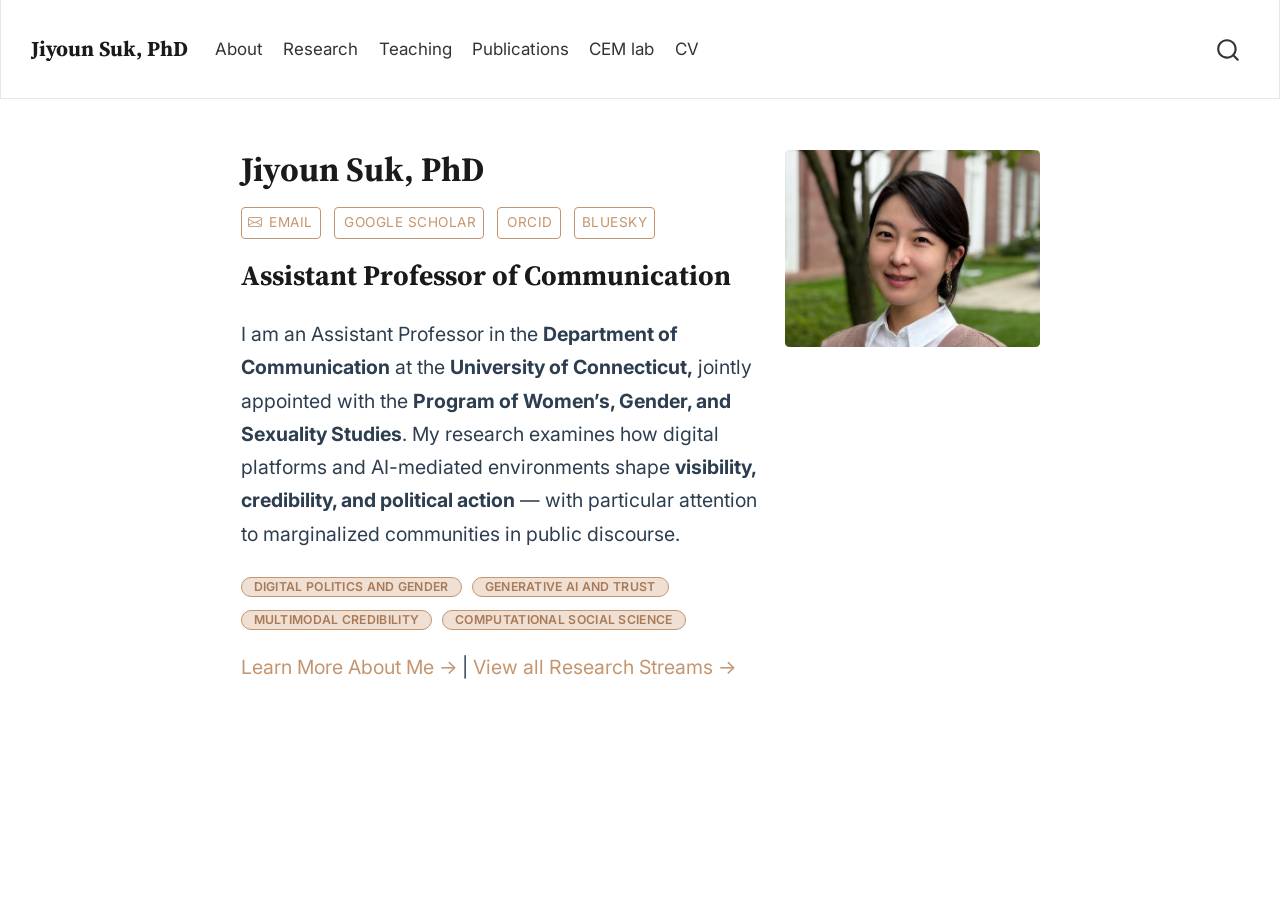
==== index.html @ 5fc56745 "Built site for gh-pages" ====
<!DOCTYPE html>
<html xmlns="http://www.w3.org/1999/xhtml" lang="en" xml:lang="en"><head>

<meta charset="utf-8">
<meta name="generator" content="quarto-1.6.42">

<meta name="viewport" content="width=device-width, initial-scale=1.0, user-scalable=yes">


<title>Jiyoun Suk, PhD</title>
<style>
code{white-space: pre-wrap;}
span.smallcaps{font-variant: small-caps;}
div.columns{display: flex; gap: min(4vw, 1.5em);}
div.column{flex: auto; overflow-x: auto;}
div.hanging-indent{margin-left: 1.5em; text-indent: -1.5em;}
ul.task-list{list-style: none;}
ul.task-list li input[type="checkbox"] {
  width: 0.8em;
  margin: 0 0.8em 0.2em -1em; /* quarto-specific, see https://github.com/quarto-dev/quarto-cli/issues/4556 */ 
  vertical-align: middle;
}
</style>


<script src="site_libs/quarto-nav/quarto-nav.js"></script>
<script src="site_libs/quarto-nav/headroom.min.js"></script>
<script src="site_libs/clipboard/clipboard.min.js"></script>
<script src="site_libs/quarto-search/autocomplete.umd.js"></script>
<script src="site_libs/quarto-search/fuse.min.js"></script>
<script src="site_libs/quarto-search/quarto-search.js"></script>
<meta name="quarto:offset" content="./">
<script src="site_libs/quarto-html/quarto.js"></script>
<script src="site_libs/quarto-html/popper.min.js"></script>
<script src="site_libs/quarto-html/tippy.umd.min.js"></script>
<link href="site_libs/quarto-html/tippy.css" rel="stylesheet">
<link href="site_libs/quarto-html/quarto-syntax-highlighting-2f5df379a58b258e96c21c0638c20c03.css" rel="stylesheet" id="quarto-text-highlighting-styles">
<script src="site_libs/bootstrap/bootstrap.min.js"></script>
<link href="site_libs/bootstrap/bootstrap-icons.css" rel="stylesheet">
<link href="site_libs/bootstrap/bootstrap-14436ac68ee9da647e5be369f77a8015.min.css" rel="stylesheet" append-hash="true" id="quarto-bootstrap" data-mode="light">
<script id="quarto-search-options" type="application/json">{
  "location": "navbar",
  "copy-button": false,
  "collapse-after": 3,
  "panel-placement": "end",
  "type": "overlay",
  "limit": 50,
  "keyboard-shortcut": [
    "f",
    "/",
    "s"
  ],
  "show-item-context": false,
  "language": {
    "search-no-results-text": "No results",
    "search-matching-documents-text": "matching documents",
    "search-copy-link-title": "Copy link to search",
    "search-hide-matches-text": "Hide additional matches",
    "search-more-match-text": "more match in this document",
    "search-more-matches-text": "more matches in this document",
    "search-clear-button-title": "Clear",
    "search-text-placeholder": "",
    "search-detached-cancel-button-title": "Cancel",
    "search-submit-button-title": "Submit",
    "search-label": "Search"
  }
}</script>


<link rel="stylesheet" href="assets/styles.css">
</head>

<body class="nav-fixed fullcontent">

<div id="quarto-search-results"></div>
  <header id="quarto-header" class="headroom fixed-top">
    <nav class="navbar navbar-expand-lg " data-bs-theme="dark">
      <div class="navbar-container container-fluid">
      <div class="navbar-brand-container mx-auto">
    <a class="navbar-brand" href="./index.html">
    <span class="navbar-title">Jiyoun Suk, PhD</span>
    </a>
  </div>
            <div id="quarto-search" class="" title="Search"></div>
          <button class="navbar-toggler" type="button" data-bs-toggle="collapse" data-bs-target="#navbarCollapse" aria-controls="navbarCollapse" role="menu" aria-expanded="false" aria-label="Toggle navigation" onclick="if (window.quartoToggleHeadroom) { window.quartoToggleHeadroom(); }">
  <span class="navbar-toggler-icon"></span>
</button>
          <div class="collapse navbar-collapse" id="navbarCollapse">
            <ul class="navbar-nav navbar-nav-scroll me-auto">
  <li class="nav-item">
    <a class="nav-link" href="./about.html"> 
<span class="menu-text">About</span></a>
  </li>  
  <li class="nav-item">
    <a class="nav-link" href="./research.html"> 
<span class="menu-text">Research</span></a>
  </li>  
  <li class="nav-item">
    <a class="nav-link" href="./teaching.html"> 
<span class="menu-text">Teaching</span></a>
  </li>  
  <li class="nav-item">
    <a class="nav-link" href="./publications.html"> 
<span class="menu-text">Publications</span></a>
  </li>  
  <li class="nav-item">
    <a class="nav-link" href="https://cemlab.github.io/index.html"> 
<span class="menu-text">CEM lab</span></a>
  </li>  
  <li class="nav-item">
    <a class="nav-link" href="./cv.html"> 
<span class="menu-text">CV</span></a>
  </li>  
</ul>
          </div> <!-- /navcollapse -->
            <div class="quarto-navbar-tools">
</div>
      </div> <!-- /container-fluid -->
    </nav>
</header>
<!-- content -->
<div id="quarto-content" class="quarto-container page-columns page-rows-contents page-layout-article page-navbar">
<!-- sidebar -->
<!-- margin-sidebar -->
    
<!-- main -->
<div class="quarto-about-solana column-body">
  <div class="about-entity">
    <div class="entity-contents">
      <header id="title-block-header" class="quarto-title-block default">
<div class="quarto-title">
<h1 class="title">Jiyoun Suk, PhD</h1>
</div>
<div class="quarto-title-meta">
  </div>
</header> <div class="about-links">
  <a href="mailto:jiyoun.suk@uconn.edu" class="about-link" rel="" target="">
    <i class="bi bi-envelope"></i>
     <span class="about-link-text">Email</span>
  </a>
  <a href="https://scholar.google.com/citations?user=Vu2km0AAAAAJ&amp;hl=en" class="about-link" rel="" target="">
    <i class="bi bi-google-scholar"></i>
     <span class="about-link-text">Google Scholar</span>
  </a>
  <a href="https://orcid.org/0000-0003-4690-2395" class="about-link" rel="" target="">
    <i class="bi bi-orcid"></i>
     <span class="about-link-text">ORCID</span>
  </a>
  <a href="https://bsky.app/profile/jiyoun-suk.bsky.social" class="about-link" rel="" target="">
     <span class="about-link-text">Bluesky</span>
  </a>
</div>
      <div class="about-contents"><main class="content" id="quarto-document-content">
<section id="assistant-professor-of-communication" class="level2">
<h2 data-anchor-id="assistant-professor-of-communication">Assistant Professor of Communication</h2>
<p>I am an Assistant Professor in the <strong>Department of Communication</strong> at the <strong>University of Connecticut,</strong> jointly appointed with the <strong>Program of Women’s, Gender, and Sexuality Studies</strong>. My research examines how digital platforms and AI-mediated environments shape <strong>visibility, credibility, and political action</strong> — with particular attention to marginalized communities in public discourse.</p>
<div class="affiliation-list">
<p><span class="badge">Digital Politics and Gender</span> <span class="badge">Generative AI and Trust</span> <span class="badge">Multimodal Credibility</span> <span class="badge">Computational Social Science</span></p>
</div>
<p><a href="./about.html">Learn More About Me →</a> | <a href="./research.html">View all Research Streams →</a></p>


</section>
</main></div>
    </div>
    <img src="assets/profile.jpg" class="about-image
  rounded " style="width: 15em;">
  </div>
</div>
 <!-- /main -->
<script id="quarto-html-after-body" type="application/javascript">
window.document.addEventListener("DOMContentLoaded", function (event) {
  const toggleBodyColorMode = (bsSheetEl) => {
    const mode = bsSheetEl.getAttribute("data-mode");
    const bodyEl = window.document.querySelector("body");
    if (mode === "dark") {
      bodyEl.classList.add("quarto-dark");
      bodyEl.classList.remove("quarto-light");
    } else {
      bodyEl.classList.add("quarto-light");
      bodyEl.classList.remove("quarto-dark");
    }
  }
  const toggleBodyColorPrimary = () => {
    const bsSheetEl = window.document.querySelector("link#quarto-bootstrap");
    if (bsSheetEl) {
      toggleBodyColorMode(bsSheetEl);
    }
  }
  toggleBodyColorPrimary();  
  const isCodeAnnotation = (el) => {
    for (const clz of el.classList) {
      if (clz.startsWith('code-annotation-')) {                     
        return true;
      }
    }
    return false;
  }
  const onCopySuccess = function(e) {
    // button target
    const button = e.trigger;
    // don't keep focus
    button.blur();
    // flash "checked"
    button.classList.add('code-copy-button-checked');
    var currentTitle = button.getAttribute("title");
    button.setAttribute("title", "Copied!");
    let tooltip;
    if (window.bootstrap) {
      button.setAttribute("data-bs-toggle", "tooltip");
      button.setAttribute("data-bs-placement", "left");
      button.setAttribute("data-bs-title", "Copied!");
      tooltip = new bootstrap.Tooltip(button, 
        { trigger: "manual", 
          customClass: "code-copy-button-tooltip",
          offset: [0, -8]});
      tooltip.show();    
    }
    setTimeout(function() {
      if (tooltip) {
        tooltip.hide();
        button.removeAttribute("data-bs-title");
        button.removeAttribute("data-bs-toggle");
        button.removeAttribute("data-bs-placement");
      }
      button.setAttribute("title", currentTitle);
      button.classList.remove('code-copy-button-checked');
    }, 1000);
    // clear code selection
    e.clearSelection();
  }
  const getTextToCopy = function(trigger) {
      const codeEl = trigger.previousElementSibling.cloneNode(true);
      for (const childEl of codeEl.children) {
        if (isCodeAnnotation(childEl)) {
          childEl.remove();
        }
      }
      return codeEl.innerText;
  }
  const clipboard = new window.ClipboardJS('.code-copy-button:not([data-in-quarto-modal])', {
    text: getTextToCopy
  });
  clipboard.on('success', onCopySuccess);
  if (window.document.getElementById('quarto-embedded-source-code-modal')) {
    const clipboardModal = new window.ClipboardJS('.code-copy-button[data-in-quarto-modal]', {
      text: getTextToCopy,
      container: window.document.getElementById('quarto-embedded-source-code-modal')
    });
    clipboardModal.on('success', onCopySuccess);
  }
    var localhostRegex = new RegExp(/^(?:http|https):\/\/localhost\:?[0-9]*\//);
    var mailtoRegex = new RegExp(/^mailto:/);
      var filterRegex = new RegExp("https:\/\/jysuk915\.github\.io\/");
    var isInternal = (href) => {
        return filterRegex.test(href) || localhostRegex.test(href) || mailtoRegex.test(href);
    }
    // Inspect non-navigation links and adorn them if external
 	var links = window.document.querySelectorAll('a[href]:not(.nav-link):not(.navbar-brand):not(.toc-action):not(.sidebar-link):not(.sidebar-item-toggle):not(.pagination-link):not(.no-external):not([aria-hidden]):not(.dropdown-item):not(.quarto-navigation-tool):not(.about-link)');
    for (var i=0; i<links.length; i++) {
      const link = links[i];
      if (!isInternal(link.href)) {
        // undo the damage that might have been done by quarto-nav.js in the case of
        // links that we want to consider external
        if (link.dataset.originalHref !== undefined) {
          link.href = link.dataset.originalHref;
        }
      }
    }
  function tippyHover(el, contentFn, onTriggerFn, onUntriggerFn) {
    const config = {
      allowHTML: true,
      maxWidth: 500,
      delay: 100,
      arrow: false,
      appendTo: function(el) {
          return el.parentElement;
      },
      interactive: true,
      interactiveBorder: 10,
      theme: 'quarto',
      placement: 'bottom-start',
    };
    if (contentFn) {
      config.content = contentFn;
    }
    if (onTriggerFn) {
      config.onTrigger = onTriggerFn;
    }
    if (onUntriggerFn) {
      config.onUntrigger = onUntriggerFn;
    }
    window.tippy(el, config); 
  }
  const noterefs = window.document.querySelectorAll('a[role="doc-noteref"]');
  for (var i=0; i<noterefs.length; i++) {
    const ref = noterefs[i];
    tippyHover(ref, function() {
      // use id or data attribute instead here
      let href = ref.getAttribute('data-footnote-href') || ref.getAttribute('href');
      try { href = new URL(href).hash; } catch {}
      const id = href.replace(/^#\/?/, "");
      const note = window.document.getElementById(id);
      if (note) {
        return note.innerHTML;
      } else {
        return "";
      }
    });
  }
  const xrefs = window.document.querySelectorAll('a.quarto-xref');
  const processXRef = (id, note) => {
    // Strip column container classes
    const stripColumnClz = (el) => {
      el.classList.remove("page-full", "page-columns");
      if (el.children) {
        for (const child of el.children) {
          stripColumnClz(child);
        }
      }
    }
    stripColumnClz(note)
    if (id === null || id.startsWith('sec-')) {
      // Special case sections, only their first couple elements
      const container = document.createElement("div");
      if (note.children && note.children.length > 2) {
        container.appendChild(note.children[0].cloneNode(true));
        for (let i = 1; i < note.children.length; i++) {
          const child = note.children[i];
          if (child.tagName === "P" && child.innerText === "") {
            continue;
          } else {
            container.appendChild(child.cloneNode(true));
            break;
          }
        }
        if (window.Quarto?.typesetMath) {
          window.Quarto.typesetMath(container);
        }
        return container.innerHTML
      } else {
        if (window.Quarto?.typesetMath) {
          window.Quarto.typesetMath(note);
        }
        return note.innerHTML;
      }
    } else {
      // Remove any anchor links if they are present
      const anchorLink = note.querySelector('a.anchorjs-link');
      if (anchorLink) {
        anchorLink.remove();
      }
      if (window.Quarto?.typesetMath) {
        window.Quarto.typesetMath(note);
      }
      if (note.classList.contains("callout")) {
        return note.outerHTML;
      } else {
        return note.innerHTML;
      }
    }
  }
  for (var i=0; i<xrefs.length; i++) {
    const xref = xrefs[i];
    tippyHover(xref, undefined, function(instance) {
      instance.disable();
      let url = xref.getAttribute('href');
      let hash = undefined; 
      if (url.startsWith('#')) {
        hash = url;
      } else {
        try { hash = new URL(url).hash; } catch {}
      }
      if (hash) {
        const id = hash.replace(/^#\/?/, "");
        const note = window.document.getElementById(id);
        if (note !== null) {
          try {
            const html = processXRef(id, note.cloneNode(true));
            instance.setContent(html);
          } finally {
            instance.enable();
            instance.show();
          }
        } else {
          // See if we can fetch this
          fetch(url.split('#')[0])
          .then(res => res.text())
          .then(html => {
            const parser = new DOMParser();
            const htmlDoc = parser.parseFromString(html, "text/html");
            const note = htmlDoc.getElementById(id);
            if (note !== null) {
              const html = processXRef(id, note);
              instance.setContent(html);
            } 
          }).finally(() => {
            instance.enable();
            instance.show();
          });
        }
      } else {
        // See if we can fetch a full url (with no hash to target)
        // This is a special case and we should probably do some content thinning / targeting
        fetch(url)
        .then(res => res.text())
        .then(html => {
          const parser = new DOMParser();
          const htmlDoc = parser.parseFromString(html, "text/html");
          const note = htmlDoc.querySelector('main.content');
          if (note !== null) {
            // This should only happen for chapter cross references
            // (since there is no id in the URL)
            // remove the first header
            if (note.children.length > 0 && note.children[0].tagName === "HEADER") {
              note.children[0].remove();
            }
            const html = processXRef(null, note);
            instance.setContent(html);
          } 
        }).finally(() => {
          instance.enable();
          instance.show();
        });
      }
    }, function(instance) {
    });
  }
      let selectedAnnoteEl;
      const selectorForAnnotation = ( cell, annotation) => {
        let cellAttr = 'data-code-cell="' + cell + '"';
        let lineAttr = 'data-code-annotation="' +  annotation + '"';
        const selector = 'span[' + cellAttr + '][' + lineAttr + ']';
        return selector;
      }
      const selectCodeLines = (annoteEl) => {
        const doc = window.document;
        const targetCell = annoteEl.getAttribute("data-target-cell");
        const targetAnnotation = annoteEl.getAttribute("data-target-annotation");
        const annoteSpan = window.document.querySelector(selectorForAnnotation(targetCell, targetAnnotation));
        const lines = annoteSpan.getAttribute("data-code-lines").split(",");
        const lineIds = lines.map((line) => {
          return targetCell + "-" + line;
        })
        let top = null;
        let height = null;
        let parent = null;
        if (lineIds.length > 0) {
            //compute the position of the single el (top and bottom and make a div)
            const el = window.document.getElementById(lineIds[0]);
            top = el.offsetTop;
            height = el.offsetHeight;
            parent = el.parentElement.parentElement;
          if (lineIds.length > 1) {
            const lastEl = window.document.getElementById(lineIds[lineIds.length - 1]);
            const bottom = lastEl.offsetTop + lastEl.offsetHeight;
            height = bottom - top;
          }
          if (top !== null && height !== null && parent !== null) {
            // cook up a div (if necessary) and position it 
            let div = window.document.getElementById("code-annotation-line-highlight");
            if (div === null) {
              div = window.document.createElement("div");
              div.setAttribute("id", "code-annotation-line-highlight");
              div.style.position = 'absolute';
              parent.appendChild(div);
            }
            div.style.top = top - 2 + "px";
            div.style.height = height + 4 + "px";
            div.style.left = 0;
            let gutterDiv = window.document.getElementById("code-annotation-line-highlight-gutter");
            if (gutterDiv === null) {
              gutterDiv = window.document.createElement("div");
              gutterDiv.setAttribute("id", "code-annotation-line-highlight-gutter");
              gutterDiv.style.position = 'absolute';
              const codeCell = window.document.getElementById(targetCell);
              const gutter = codeCell.querySelector('.code-annotation-gutter');
              gutter.appendChild(gutterDiv);
            }
            gutterDiv.style.top = top - 2 + "px";
            gutterDiv.style.height = height + 4 + "px";
          }
          selectedAnnoteEl = annoteEl;
        }
      };
      const unselectCodeLines = () => {
        const elementsIds = ["code-annotation-line-highlight", "code-annotation-line-highlight-gutter"];
        elementsIds.forEach((elId) => {
          const div = window.document.getElementById(elId);
          if (div) {
            div.remove();
          }
        });
        selectedAnnoteEl = undefined;
      };
        // Handle positioning of the toggle
    window.addEventListener(
      "resize",
      throttle(() => {
        elRect = undefined;
        if (selectedAnnoteEl) {
          selectCodeLines(selectedAnnoteEl);
        }
      }, 10)
    );
    function throttle(fn, ms) {
    let throttle = false;
    let timer;
      return (...args) => {
        if(!throttle) { // first call gets through
            fn.apply(this, args);
            throttle = true;
        } else { // all the others get throttled
            if(timer) clearTimeout(timer); // cancel #2
            timer = setTimeout(() => {
              fn.apply(this, args);
              timer = throttle = false;
            }, ms);
        }
      };
    }
      // Attach click handler to the DT
      const annoteDls = window.document.querySelectorAll('dt[data-target-cell]');
      for (const annoteDlNode of annoteDls) {
        annoteDlNode.addEventListener('click', (event) => {
          const clickedEl = event.target;
          if (clickedEl !== selectedAnnoteEl) {
            unselectCodeLines();
            const activeEl = window.document.querySelector('dt[data-target-cell].code-annotation-active');
            if (activeEl) {
              activeEl.classList.remove('code-annotation-active');
            }
            selectCodeLines(clickedEl);
            clickedEl.classList.add('code-annotation-active');
          } else {
            // Unselect the line
            unselectCodeLines();
            clickedEl.classList.remove('code-annotation-active');
          }
        });
      }
  const findCites = (el) => {
    const parentEl = el.parentElement;
    if (parentEl) {
      const cites = parentEl.dataset.cites;
      if (cites) {
        return {
          el,
          cites: cites.split(' ')
        };
      } else {
        return findCites(el.parentElement)
      }
    } else {
      return undefined;
    }
  };
  var bibliorefs = window.document.querySelectorAll('a[role="doc-biblioref"]');
  for (var i=0; i<bibliorefs.length; i++) {
    const ref = bibliorefs[i];
    const citeInfo = findCites(ref);
    if (citeInfo) {
      tippyHover(citeInfo.el, function() {
        var popup = window.document.createElement('div');
        citeInfo.cites.forEach(function(cite) {
          var citeDiv = window.document.createElement('div');
          citeDiv.classList.add('hanging-indent');
          citeDiv.classList.add('csl-entry');
          var biblioDiv = window.document.getElementById('ref-' + cite);
          if (biblioDiv) {
            citeDiv.innerHTML = biblioDiv.innerHTML;
          }
          popup.appendChild(citeDiv);
        });
        return popup.innerHTML;
      });
    }
  }
});
</script>
</div> <!-- /content -->




</body></html>
---- site_libs/quarto-html/tippy.css ----
.tippy-box[data-animation=fade][data-state=hidden]{opacity:0}[data-tippy-root]{max-width:calc(100vw - 10px)}.tippy-box{position:relative;background-color:#333;color:#fff;border-radius:4px;font-size:14px;line-height:1.4;white-space:normal;outline:0;transition-property:transform,visibility,opacity}.tippy-box[data-placement^=top]>.tippy-arrow{bottom:0}.tippy-box[data-placement^=top]>.tippy-arrow:before{bottom:-7px;left:0;border-width:8px 8px 0;border-top-color:initial;transform-origin:center top}.tippy-box[data-placement^=bottom]>.tippy-arrow{top:0}.tippy-box[data-placement^=bottom]>.tippy-arrow:before{top:-7px;left:0;border-width:0 8px 8px;border-bottom-color:initial;transform-origin:center bottom}.tippy-box[data-placement^=left]>.tippy-arrow{right:0}.tippy-box[data-placement^=left]>.tippy-arrow:before{border-width:8px 0 8px 8px;border-left-color:initial;right:-7px;transform-origin:center left}.tippy-box[data-placement^=right]>.tippy-arrow{left:0}.tippy-box[data-placement^=right]>.tippy-arrow:before{left:-7px;border-width:8px 8px 8px 0;border-right-color:initial;transform-origin:center right}.tippy-box[data-inertia][data-state=visible]{transition-timing-function:cubic-bezier(.54,1.5,.38,1.11)}.tippy-arrow{width:16px;height:16px;color:#333}.tippy-arrow:before{content:"";position:absolute;border-color:transparent;border-style:solid}.tippy-content{position:relative;padding:5px 9px;z-index:1}
---- site_libs/quarto-html/quarto-syntax-highlighting-2f5df379a58b258e96c21c0638c20c03.css ----
/* quarto syntax highlight colors */
:root {
  --quarto-hl-ot-color: #003B4F;
  --quarto-hl-at-color: #657422;
  --quarto-hl-ss-color: #20794D;
  --quarto-hl-an-color: #5E5E5E;
  --quarto-hl-fu-color: #4758AB;
  --quarto-hl-st-color: #20794D;
  --quarto-hl-cf-color: #003B4F;
  --quarto-hl-op-color: #5E5E5E;
  --quarto-hl-er-color: #AD0000;
  --quarto-hl-bn-color: #AD0000;
  --quarto-hl-al-color: #AD0000;
  --quarto-hl-va-color: #111111;
  --quarto-hl-bu-color: inherit;
  --quarto-hl-ex-color: inherit;
  --quarto-hl-pp-color: #AD0000;
  --quarto-hl-in-color: #5E5E5E;
  --quarto-hl-vs-color: #20794D;
  --quarto-hl-wa-color: #5E5E5E;
  --quarto-hl-do-color: #5E5E5E;
  --quarto-hl-im-color: #00769E;
  --quarto-hl-ch-color: #20794D;
  --quarto-hl-dt-color: #AD0000;
  --quarto-hl-fl-color: #AD0000;
  --quarto-hl-co-color: #5E5E5E;
  --quarto-hl-cv-color: #5E5E5E;
  --quarto-hl-cn-color: #8f5902;
  --quarto-hl-sc-color: #5E5E5E;
  --quarto-hl-dv-color: #AD0000;
  --quarto-hl-kw-color: #003B4F;
}

/* other quarto variables */
:root {
  --quarto-font-monospace: SFMono-Regular, Menlo, Monaco, Consolas, "Liberation Mono", "Courier New", monospace;
}

pre > code.sourceCode > span {
  color: #003B4F;
}

code span {
  color: #003B4F;
}

code.sourceCode > span {
  color: #003B4F;
}

div.sourceCode,
div.sourceCode pre.sourceCode {
  color: #003B4F;
}

code span.ot {
  color: #003B4F;
  font-style: inherit;
}

code span.at {
  color: #657422;
  font-style: inherit;
}

code span.ss {
  color: #20794D;
  font-style: inherit;
}

code span.an {
  color: #5E5E5E;
  font-style: inherit;
}

code span.fu {
  color: #4758AB;
  font-style: inherit;
}

code span.st {
  color: #20794D;
  font-style: inherit;
}

code span.cf {
  color: #003B4F;
  font-weight: bold;
  font-style: inherit;
}

code span.op {
  color: #5E5E5E;
  font-style: inherit;
}

code span.er {
  color: #AD0000;
  font-style: inherit;
}

code span.bn {
  color: #AD0000;
  font-style: inherit;
}

code span.al {
  color: #AD0000;
  font-style: inherit;
}

code span.va {
  color: #111111;
  font-style: inherit;
}

code span.bu {
  font-style: inherit;
}

code span.ex {
  font-style: inherit;
}

code span.pp {
  color: #AD0000;
  font-style: inherit;
}

code span.in {
  color: #5E5E5E;
  font-style: inherit;
}

code span.vs {
  color: #20794D;
  font-style: inherit;
}

code span.wa {
  color: #5E5E5E;
  font-style: italic;
}

code span.do {
  color: #5E5E5E;
  font-style: italic;
}

code span.im {
  color: #00769E;
  font-style: inherit;
}

code span.ch {
  color: #20794D;
  font-style: inherit;
}

code span.dt {
  color: #AD0000;
  font-style: inherit;
}

code span.fl {
  color: #AD0000;
  font-style: inherit;
}

code span.co {
  color: #5E5E5E;
  font-style: inherit;
}

code span.cv {
  color: #5E5E5E;
  font-style: italic;
}

code span.cn {
  color: #8f5902;
  font-style: inherit;
}

code span.sc {
  color: #5E5E5E;
  font-style: inherit;
}

code span.dv {
  color: #AD0000;
  font-style: inherit;
}

code span.kw {
  color: #003B4F;
  font-weight: bold;
  font-style: inherit;
}

.prevent-inlining {
  content: "</";
}

/*# sourceMappingURL=35eb38a806ee71ea6d2563be2308c832.css.map */
---- assets/styles.css ----
/* ===========================
   Global Typography & Colors
   =========================== */

@import url('https://fonts.googleapis.com/css2?family=Inter:wght@400;500;600&family=Source+Serif+4:wght@400;600;700&display=swap');

:root {
  --accent: #c4956e;         /* warm terracotta — primary accent */
  --accent-light: #f0e0d3;   /* light wash for hover backgrounds */
  --text-dark: #2c3e50;
  --text-mid: #555;
  --heading: #1a1a1a;
  --border-light: #e8e8e8;
}

body {
  font-family: 'Inter', sans-serif;
  line-height: 1.7;
  color: var(--text-dark);
}

h1, h2, h3, .navbar-brand {
  font-family: 'Source Serif 4', serif;
  font-weight: 700;
  color: var(--heading);
}

/* ===========================
   Navbar
   =========================== */

.navbar {
  padding: 1.5rem 0;
  border-bottom: 1px solid var(--border-light);
}

/* ===========================
   Links — unified accent color
   =========================== */

a {
  color: var(--accent);
  text-decoration: none;
}

a:hover {
  color: #a87a58;
  text-decoration: underline;
  text-underline-offset: 4px;
}

/* ===========================
   About Page (Solana/Trestles)
   =========================== */

.quarto-about-solana .about-contents,
.quarto-about-trestles .about-contents {
  max-width: 100% !important;
  flex-grow: 1;
}

.about-entity {
  width: 100% !important;
}

.about-contents p {
  font-size: 1.15rem;
  line-height: 1.7;
  text-align: left;
}

/* About links (buttons/pills) — accent color */
.about-link {
  border: 1px solid var(--accent) !important;
  border-radius: 4px !important;
  color: var(--accent) !important;
  font-size: 0.8rem !important;
  text-transform: uppercase;
  letter-spacing: 0.5px;
  transition: all 0.2s ease;
}

.about-link:hover {
  background-color: var(--accent-light) !important;
  border-color: var(--accent) !important;
  color: #a87a58 !important;
}

/* ===========================
   Badges / Pills (Homepage)
   =========================== */

.badge {
  display: inline-block;
  padding: 3px 12px;
  margin-right: 5px;
  margin-bottom: 4px;
  background-color: var(--accent-light);
  border: 1px solid var(--accent);
  color: #a87a58;
  border-radius: 20px;
  font-size: 0.72rem;
  font-weight: 600;
  text-transform: uppercase;
  letter-spacing: 0.3px;
}

/* ===========================
   Research Grid Styling
   =========================== */

.quarto-listing-container-grid .quarto-grid-item {
  border: 1px solid var(--border-light) !important;
  border-radius: 8px;
  background-color: #ffffff;
  transition: all 0.3s ease;
  padding: 1rem;
}

.quarto-listing-container-grid .quarto-grid-item:hover {
  box-shadow: 0 10px 20px rgba(0,0,0,0.08);
  border-color: var(--accent) !important;
  transform: translateY(-3px);
}

.listing-title {
  font-family: 'Source Serif 4', serif;
  font-weight: 700;
  color: var(--heading);
}

.listing-description {
  font-family: 'Inter', sans-serif;
  color: var(--text-mid);
  font-size: 0.9rem;
}

/* ===========================
   Default Listing (Publications)
   =========================== */

.quarto-post {
  padding-bottom: 1.5rem;
  margin-bottom: 1.5rem;
  border-bottom: 1px solid #eee;
}

.quarto-listing-default .quarto-post .listing-title {
  font-size: 1.25rem;
  font-weight: 700;
  color: var(--text-dark);
  margin-bottom: 0.25rem;
}

/* Date/Year styling */
.quarto-listing-default .quarto-post .metadata,
.quarto-listing-default .quarto-post .listing-date {
  font-weight: 600;
  color: var(--text-mid);
}

/* Description (authors, outlet, icons, links) */
.quarto-listing-default .quarto-post .listing-description {
  color: var(--text-mid);
  margin-top: 0.5rem;
  line-height: 1.6;
}

/* Links inside description (DOI, Video, etc.) */
.quarto-listing-default .quarto-post .listing-description a {
  text-decoration: none;
  margin-right: 15px;
  color: var(--accent);
  font-weight: 500;
}

.quarto-listing-default .quarto-post .listing-description a:hover {
  color: #a87a58;
  text-decoration: underline;
  text-underline-offset: 4px;
}

/* ===========================
   Listing Categories as Tags
   =========================== */

.quarto-listing .listing-categories {
  margin: 0.25rem 0 0.25rem 0;
}

.quarto-listing .listing-categories .listing-category {
  display: inline-block;
  padding: 0.1rem 0.45rem;
  margin-right: 0.25rem;
  border-radius: 999px;
  border: 1px solid rgba(0,0,0,0.12);
  font-size: 0.75em;
  color: var(--text-mid);
}

.quarto-listing-default .listing-categories {
  margin-top: 0.15rem;
  margin-bottom: 0.35rem;
}

/* ===========================
   Back-link utility
   =========================== */

.back-link {
  display: inline-block;
  margin: 0.5rem 0 1rem 0;
  font-weight: 600;
}
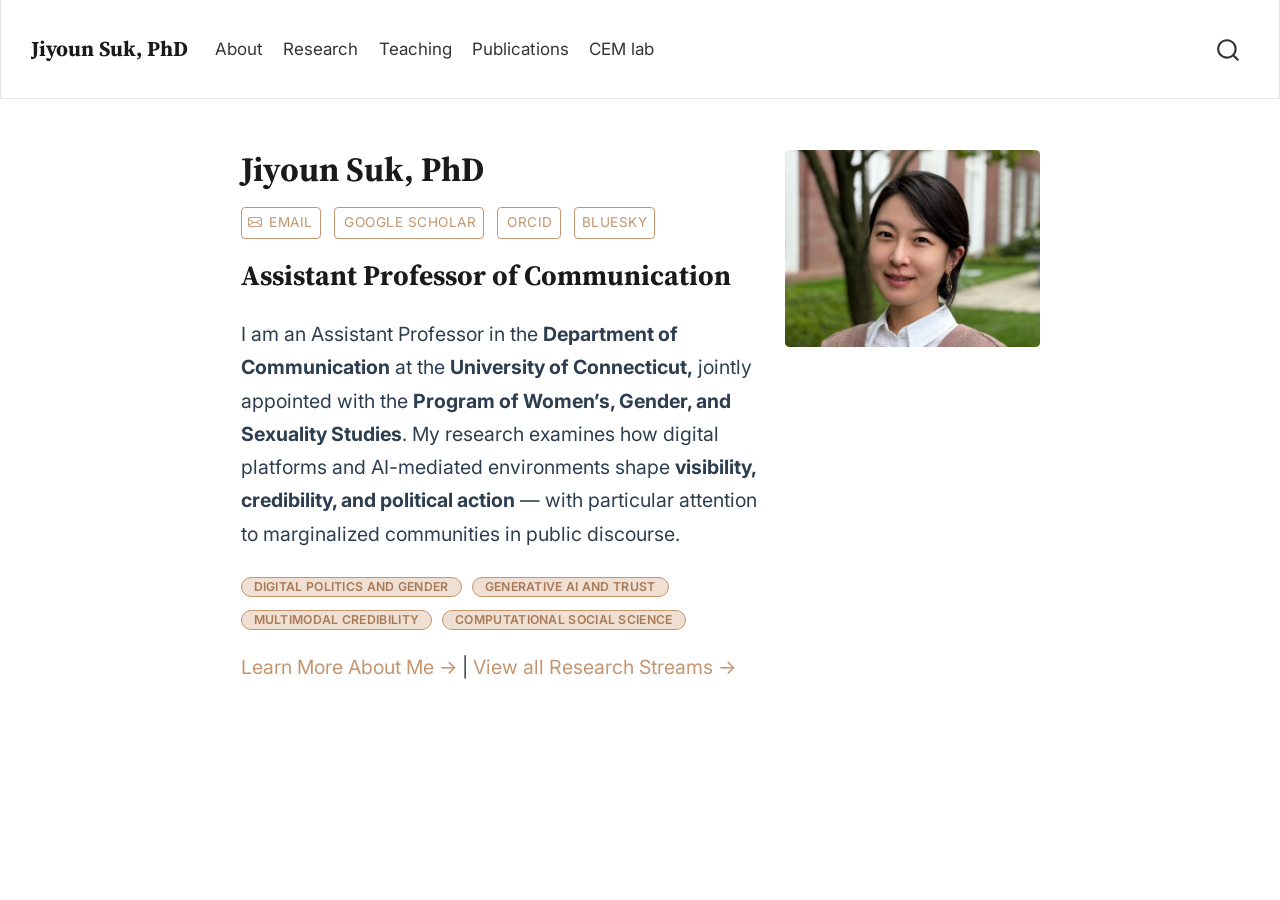
==== commit 4ab168e3: "Remove CV from published site" ====
--- a/index.html
+++ b/index.html
@@ -106,10 +106,6 @@
   <li class="nav-item">
     <a class="nav-link" href="https://cemlab.github.io/index.html"> 
 <span class="menu-text">CEM lab</span></a>
-  </li>  
-  <li class="nav-item">
-    <a class="nav-link" href="./cv.html"> 
-<span class="menu-text">CV</span></a>
   </li>  
 </ul>
           </div> <!-- /navcollapse -->
@@ -251,7 +247,7 @@
   }
     var localhostRegex = new RegExp(/^(?:http|https):\/\/localhost\:?[0-9]*\//);
     var mailtoRegex = new RegExp(/^mailto:/);
-      var filterRegex = new RegExp("https:\/\/jysuk915\.github\.io\/");
+      var filterRegex = new RegExp("https:\/\/jiyounsuk\.com");
     var isInternal = (href) => {
         return filterRegex.test(href) || localhostRegex.test(href) || mailtoRegex.test(href);
     }
